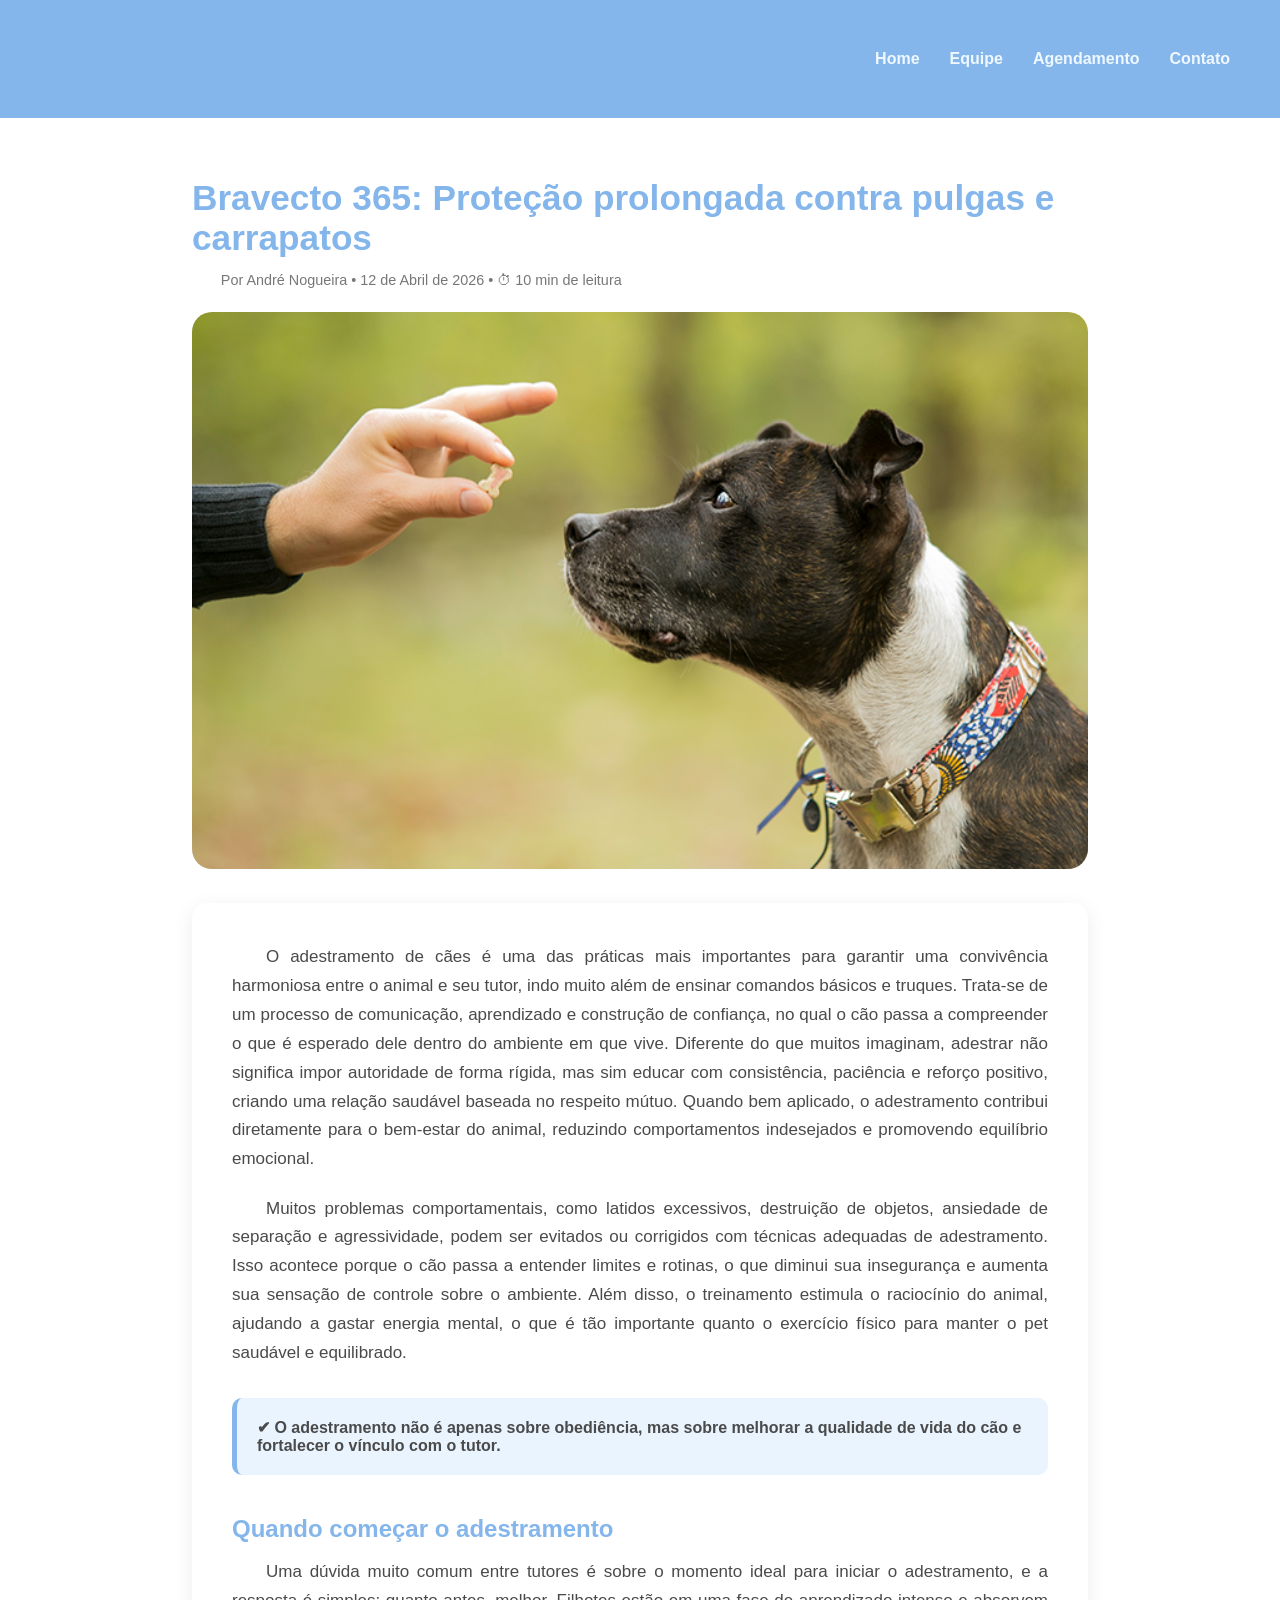
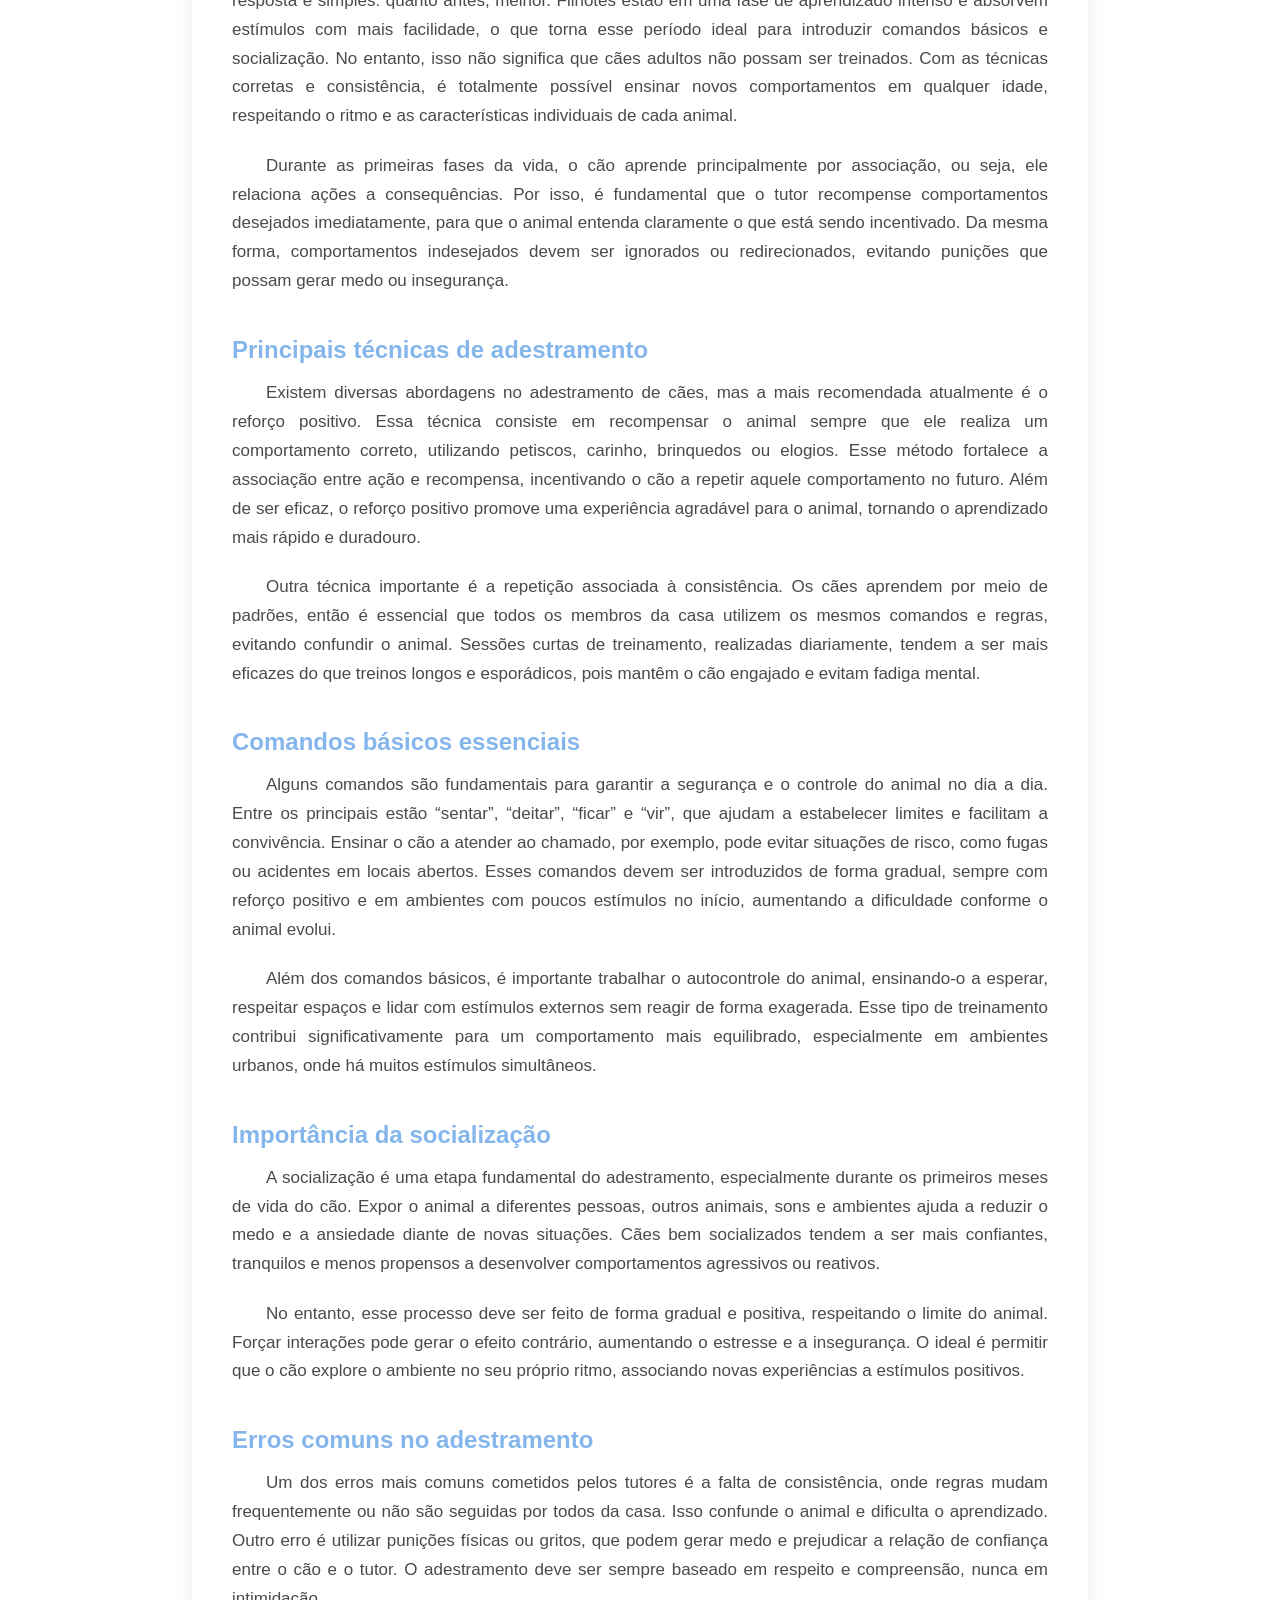
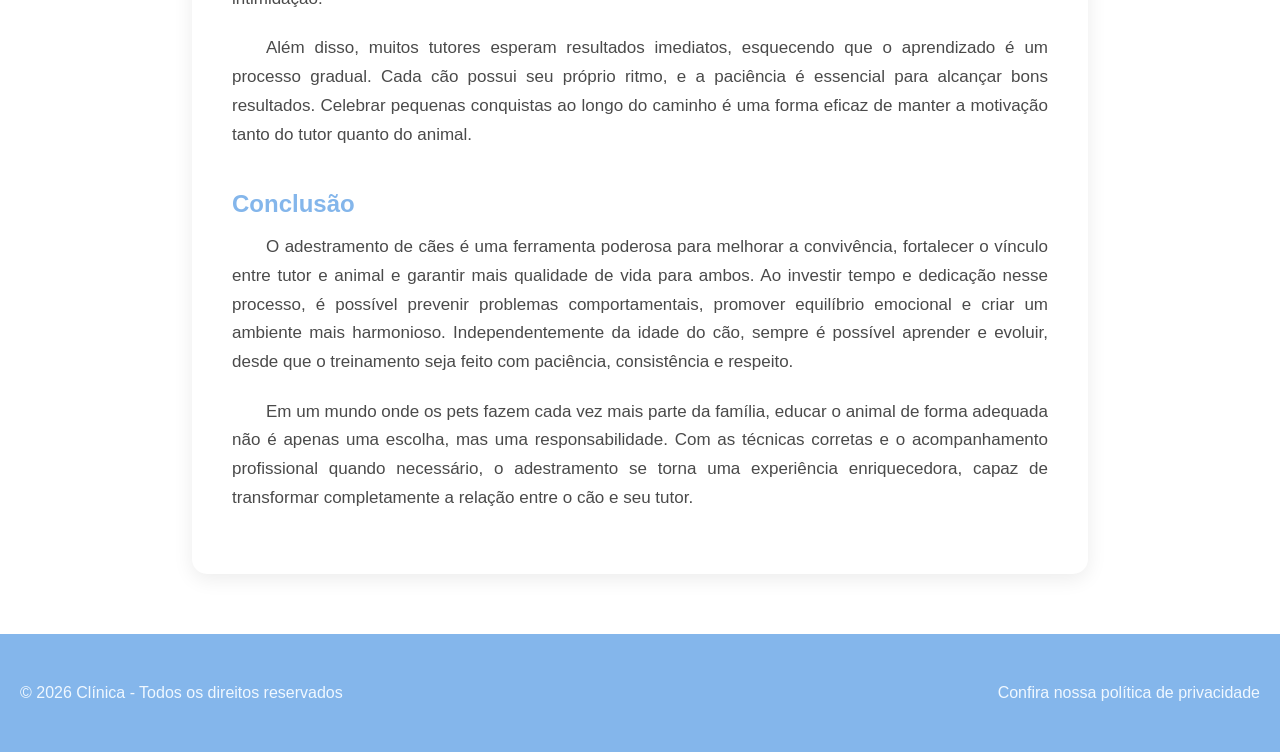
==== adestramento.html @ a47f7115 "Mudanças nos artigos e javascript no formulario" ====
<!DOCTYPE html>
<html lang="pt-br">
<head>
    <meta charset="UTF-8">
    <meta name="viewport" content="width=device-width, initial-scale=1.0">
    <title>Artigo</title>

    <link rel="icon" href="img/favicon.png" type="image/png">
    <link rel="stylesheet" href="style.css">
</head>

<body>

<header>
    <nav>
        <a href="index.html">Home</a>
        <a href="equipe.html">Equipe</a>
        <a href="agendamento.html">Agendamento</a>
        <a href="contatos.html">Contato</a>
    </nav>
</header>

<main class="blog">

    <section class="blog_header">
        <h1>Bravecto 365: Proteção prolongada contra pulgas e carrapatos</h1>
        <p class="blog_meta">Por André Nogueira • 12 de Abril de 2026 • ⏱ 10 min de leitura</p>
        <img src="img/ades.png" alt="adestramento">
    </section>

<section class="blog_content">

    <p>
        O adestramento de cães é uma das práticas mais importantes para garantir uma convivência harmoniosa entre o animal e seu tutor, indo muito além de ensinar comandos básicos e truques. Trata-se de um processo de comunicação, aprendizado e construção de confiança, no qual o cão passa a compreender o que é esperado dele dentro do ambiente em que vive. Diferente do que muitos imaginam, adestrar não significa impor autoridade de forma rígida, mas sim educar com consistência, paciência e reforço positivo, criando uma relação saudável baseada no respeito mútuo. Quando bem aplicado, o adestramento contribui diretamente para o bem-estar do animal, reduzindo comportamentos indesejados e promovendo equilíbrio emocional.
    </p>

    <p>
        Muitos problemas comportamentais, como latidos excessivos, destruição de objetos, ansiedade de separação e agressividade, podem ser evitados ou corrigidos com técnicas adequadas de adestramento. Isso acontece porque o cão passa a entender limites e rotinas, o que diminui sua insegurança e aumenta sua sensação de controle sobre o ambiente. Além disso, o treinamento estimula o raciocínio do animal, ajudando a gastar energia mental, o que é tão importante quanto o exercício físico para manter o pet saudável e equilibrado.
    </p>

    <div class="highlight">
        ✔ O adestramento não é apenas sobre obediência, mas sobre melhorar a qualidade de vida do cão e fortalecer o vínculo com o tutor.
    </div>

    <h2>Quando começar o adestramento</h2>
    <p>
        Uma dúvida muito comum entre tutores é sobre o momento ideal para iniciar o adestramento, e a resposta é simples: quanto antes, melhor. Filhotes estão em uma fase de aprendizado intenso e absorvem estímulos com mais facilidade, o que torna esse período ideal para introduzir comandos básicos e socialização. No entanto, isso não significa que cães adultos não possam ser treinados. Com as técnicas corretas e consistência, é totalmente possível ensinar novos comportamentos em qualquer idade, respeitando o ritmo e as características individuais de cada animal.
    </p>

    <p>
        Durante as primeiras fases da vida, o cão aprende principalmente por associação, ou seja, ele relaciona ações a consequências. Por isso, é fundamental que o tutor recompense comportamentos desejados imediatamente, para que o animal entenda claramente o que está sendo incentivado. Da mesma forma, comportamentos indesejados devem ser ignorados ou redirecionados, evitando punições que possam gerar medo ou insegurança.
    </p>

    <h2>Principais técnicas de adestramento</h2>
    <p>
        Existem diversas abordagens no adestramento de cães, mas a mais recomendada atualmente é o reforço positivo. Essa técnica consiste em recompensar o animal sempre que ele realiza um comportamento correto, utilizando petiscos, carinho, brinquedos ou elogios. Esse método fortalece a associação entre ação e recompensa, incentivando o cão a repetir aquele comportamento no futuro. Além de ser eficaz, o reforço positivo promove uma experiência agradável para o animal, tornando o aprendizado mais rápido e duradouro.
    </p>

    <p>
        Outra técnica importante é a repetição associada à consistência. Os cães aprendem por meio de padrões, então é essencial que todos os membros da casa utilizem os mesmos comandos e regras, evitando confundir o animal. Sessões curtas de treinamento, realizadas diariamente, tendem a ser mais eficazes do que treinos longos e esporádicos, pois mantêm o cão engajado e evitam fadiga mental.
    </p>

    <h2>Comandos básicos essenciais</h2>
    <p>
        Alguns comandos são fundamentais para garantir a segurança e o controle do animal no dia a dia. Entre os principais estão “sentar”, “deitar”, “ficar” e “vir”, que ajudam a estabelecer limites e facilitam a convivência. Ensinar o cão a atender ao chamado, por exemplo, pode evitar situações de risco, como fugas ou acidentes em locais abertos. Esses comandos devem ser introduzidos de forma gradual, sempre com reforço positivo e em ambientes com poucos estímulos no início, aumentando a dificuldade conforme o animal evolui.
    </p>

    <p>
        Além dos comandos básicos, é importante trabalhar o autocontrole do animal, ensinando-o a esperar, respeitar espaços e lidar com estímulos externos sem reagir de forma exagerada. Esse tipo de treinamento contribui significativamente para um comportamento mais equilibrado, especialmente em ambientes urbanos, onde há muitos estímulos simultâneos.
    </p>

    <h2>Importância da socialização</h2>
    <p>
        A socialização é uma etapa fundamental do adestramento, especialmente durante os primeiros meses de vida do cão. Expor o animal a diferentes pessoas, outros animais, sons e ambientes ajuda a reduzir o medo e a ansiedade diante de novas situações. Cães bem socializados tendem a ser mais confiantes, tranquilos e menos propensos a desenvolver comportamentos agressivos ou reativos.
    </p>

    <p>
        No entanto, esse processo deve ser feito de forma gradual e positiva, respeitando o limite do animal. Forçar interações pode gerar o efeito contrário, aumentando o estresse e a insegurança. O ideal é permitir que o cão explore o ambiente no seu próprio ritmo, associando novas experiências a estímulos positivos.
    </p>

    <h2>Erros comuns no adestramento</h2>
    <p>
        Um dos erros mais comuns cometidos pelos tutores é a falta de consistência, onde regras mudam frequentemente ou não são seguidas por todos da casa. Isso confunde o animal e dificulta o aprendizado. Outro erro é utilizar punições físicas ou gritos, que podem gerar medo e prejudicar a relação de confiança entre o cão e o tutor. O adestramento deve ser sempre baseado em respeito e compreensão, nunca em intimidação.
    </p>

    <p>
        Além disso, muitos tutores esperam resultados imediatos, esquecendo que o aprendizado é um processo gradual. Cada cão possui seu próprio ritmo, e a paciência é essencial para alcançar bons resultados. Celebrar pequenas conquistas ao longo do caminho é uma forma eficaz de manter a motivação tanto do tutor quanto do animal.
    </p>

    <h2>Conclusão</h2>
    <p>
        O adestramento de cães é uma ferramenta poderosa para melhorar a convivência, fortalecer o vínculo entre tutor e animal e garantir mais qualidade de vida para ambos. Ao investir tempo e dedicação nesse processo, é possível prevenir problemas comportamentais, promover equilíbrio emocional e criar um ambiente mais harmonioso. Independentemente da idade do cão, sempre é possível aprender e evoluir, desde que o treinamento seja feito com paciência, consistência e respeito.
    </p>

    <p>
        Em um mundo onde os pets fazem cada vez mais parte da família, educar o animal de forma adequada não é apenas uma escolha, mas uma responsabilidade. Com as técnicas corretas e o acompanhamento profissional quando necessário, o adestramento se torna uma experiência enriquecedora, capaz de transformar completamente a relação entre o cão e seu tutor.
    </p>

</section>

</main>

<div class="footer">
    <p>© 2026 Clínica - Todos os direitos reservados</p>
    <a href="privacidade.html"><p>Confira nossa política de privacidade</p></a>
</div>

</body>
</html>
---- style.css ----
* {
    margin: 0;
    padding: 0;
    box-sizing: border-box;
    font-family: Arial, Helvetica, sans-serif;
}

* {
    font-family: 'Quicksand', sans-serif;
}

body {
    -webkit-font-smoothing: antialiased;
    color: #4a4a4a; 
}

html, body {
    height: 100%;
}

body {
    display: flex;
    flex-direction: column;
}

header {
    background-color: #84B6EB;
    padding: 50px;
}

nav {
    display: flex;
    justify-content: right;
    gap: 30px;
}

nav a {
    text-decoration: none;
    color: #f0f8ff;
    font-weight: bold;
}

.main_foto {
    width: 80%;
    height: 50%;
    margin: 70px auto;
}

.main_foto img {
    width: 100%;
    height: 100%;
    object-fit: cover;
    border-radius: 50px;
}

.titulos{
    display: flex;
    justify-content: center;
    
}

.titulos h1{
    color: #84B6EB;
}

.especialidades {
    width: 70%;
    margin: 50px auto;
    
    display: grid;
    grid-template-columns: repeat(4, 1fr);
    gap: 25px;
}

.especialidades a {
    grid-column: 1 / -1;
    display: flex;
    justify-content: center;
    text-decoration: none;
}

.card {
   background-color: #daecff;
    width: 220px;         
    height: 280px;     
    border-radius: 15px;
    display: flex;
    flex-direction: column;
    align-items: center;
    justify-content: flex-start;
    overflow: hidden;    
    box-shadow: 0 5px 15px rgba(0,0,0,0.1);
    padding: 0;     
    
    transition: all 0.4s ease;
}

.card:hover {
    transform: scale(1.10); 
    box-shadow: 0 15px 30px rgba(0,0,0,0.2); 
    cursor: pointer; 
}

.card img {
    width: 100%;          
    height: 200px;      
    object-fit: cover;   
    margin-bottom: 0;
}

.card p {
    color: #5b98da;
    font-weight: bold;
    text-align: center;
    padding: 25px;        
    margin: 0;
}

.card:hover {
    transform: translateY(-5px);
    box-shadow: 0 10px 25px rgba(0,0,0,0.15);
    cursor: pointer;
}

.especialidades button{
    padding: 12px 25px;
    border-radius: 12px;
    border: none;
    background-color: #84B6EB;
    color: white;
    cursor: pointer;
    font-size: 16px;
}

.blogs {
    width: 60%;
    margin: 80px auto;
    text-align: center;
}

.blogs a{
    text-decoration: none;
}

.blogs h1 {
    color: #84B6EB;
    margin-bottom: 40px;
}


.blog_container {
    display: flex;
    justify-content: space-between;
    gap: 30px;
}


.blog_card {
    width: 30%;
    text-align: center;
}


.blog_card img {
    width: 100%;
    aspect-ratio: 16/9; 
    object-fit: cover;   
    border-radius: 15px;
    margin-bottom: 15px;
}


.blog_card h3 {
    color: #84B6EB;
    font-size: 18px;
    margin-bottom: 10px;
}


.blog_card p {
    color: #777;
    font-size: 14px;
}

.vets {
    display: flex;
    justify-content: center;
    align-items: flex-start; 
    gap: 40px;
    margin: 40px;
    flex-wrap: wrap; 
}

.vet {
    text-align: center;
    flex: 1;           
    max-width: 300px;  
    min-width: 250px;  
}

.vet img {
    width: 150px;
    height: 150px;
    object-fit: cover;
    border-radius: 50%;
    border: 3px solid #84B6EB;
}

.vet p {
    margin-top: 15px;
    font-family: 'Quicksand', sans-serif; 
    text-align: justify;     
    font-style: italic;      
    font-weight: normal;    
    line-height: 1.5;
}

.vet strong {
    display: block;
    margin-bottom: 5px;
    font-weight: bold;
    color: #84B6EB;
}

.form-container {
    max-width: 1000px;
    margin: 40px auto;
    background: rgb(229, 238, 255);
    padding: 30px;
    border-radius: 10px;
    box-shadow: 0 0 10px rgba(0,0,0,0.1);
    /* Adicione isso se não tiver: */
    width: 90%; 
}

.form-container h2 {
    text-align: center;
    margin-bottom: 15px;
}

.form-container input,
.form-container select {
    width: 100%;
    padding: 10px;
    margin-bottom: 10px;
    border: 1px solid #ccc;
    border-radius: 5px;
}

.form-container button {
    margin-top: 50px;
    padding: 10px;
    width: 100%;
    padding: 10px;
    border: none;
    background-color: #84B6EB;
    color: white;
    font-weight: bold;
    cursor: pointer;
    border-radius: 5px;
}

.form-container button:hover {
    background-color: #84B6EB;
}

.testemunhos {
    background-color: #84B6EB;
    padding: 80px 20px;
    text-align: center;
    color: white;
}

.texto-depoimento {
    text-align: justify;      
    text-justify: inter-word; 
    line-height: 1.6;         
    margin: 15px 0;          
    color: #444;             
}

.carousel {
    position: relative;
    overflow: hidden;
    width: 80%;
    margin: 40px auto;
}

.slides {
    display: flex;
    transition: 0.5s;
}

.slide {
    min-width: 100%;
    display: flex;
    align-items: center;
    gap: 40px;
}

.slide img {
    width: 250px;
    height: 250px;            
    object-fit: cover;       
    border-radius: 15px;
    border: 3px solid white;
}

.slide p {
    max-width: 500px;
    text-align: justify;      
    text-justify: inter-word; 
    line-height: 1.6;        
    color: white;            
    font-size: 1.1rem;
    font-style: italic;
}

.prev, .next {
    position: absolute;
    top: 50%;
    transform: translateY(-50%);
    background: white;
    border: none;
    padding: 10px;
    cursor: pointer;
}

.prev { left: 10px; }
.next { right: 10px; }

.footer {
    margin-top: auto;
    background-color: #84B6EB;
    width: 100%;
    min-height: auto;
    display: flex;
    justify-content: space-between;
    align-items: center;
    padding: 50px 20px;
}

.footer p{
    color: #f0f8ff;
}

.footer a{
    text-decoration: none;
}

main p {
    text-indent: 2em; /* Espaça o começo da primeira linha do parágrafo */
    margin-bottom: 1.2em; /* Espaço entre parágrafos */
    line-height: 1.7; /* Facilita a leitura */
}

.pre_agendamento {
    background-color: #f9f9f9;
    padding: 40px 20px;
    text-align: center;
}

.form_container {
    max-width: 600px;
    margin: 0 auto;
    background: white;
    padding: 20px;
    border-radius: 10px;
    box-shadow: 0 4px 8px rgba(0,0,0,0.1);
}

.pre_agendamento form {
    display: flex;
    flex-direction: column;
    gap: 15px;
    margin-top: 20px;
}

.pre_agendamento input, .pre_agendamento select {
    padding: 12px;
    border: 1px solid #ddd;
    border-radius: 5px;
    font-size: 16px;
}

.pre_agendamento button {
    padding: 15px;
    background-color: #2ecc71; 
    color: white;
    border: none;
    border-radius: 5px;
    cursor: pointer;
    font-weight: bold;
}

.flex_container {
    display: flex;
    gap: 30px; 
    align-items: stretch; 
}

.coluna_esquerda {
    flex: 1.5;
}

.coluna_direita {
    flex: 1;
    display: flex;
    flex-direction: column;
    align-items: center; 
}

.coluna_direita p {
    text-align: center;   
    width: 100%;         
    margin-bottom: 20px;  
    font-weight: bold;    
    display: block;       
}

.pet_selector_horizontal {
    display: flex;
    flex-direction: row;
    gap: 15px;
    height: 100%;
}

.pet_option {
    flex: 1; 
}

.pet_card {
    height: 100%;       
    min-height: 250px; 
    width: 100%;
    position: relative; 
    overflow: hidden;   
    border-radius: 12px;
    border: 2px solid #ddd;
    display: flex;
    flex-direction: column;
}

.pet_card img {
    width: 100%;       
    height: 100%;       
    object-fit: cover;  
    display: block;
}

.pet_card span {
    position: absolute;
    bottom: 10px;     
    background: rgba(255, 255, 255, 0.8);
    width: 100%;
    text-align: center;
    padding: 5px 0;
    font-weight: bold;
}

.pet_option input:checked + .pet_card {
    border-color: #2ecc71;
    background-color: #f0fff4;
}

/* artigos */

.blog {
    width: 70%;
    margin: 60px auto;
}

.blog_header h1 {
    font-size: 2.2rem;
    color: #84B6EB;
    margin-bottom: 10px;
}

.blog_meta {
    color: #777;
    margin-bottom: 20px;
    font-size: 0.9rem;
}

.blog_header img {
    width: 100%;
    border-radius: 20px;
    margin-bottom: 30px;
}

.blog_content {
    background: white;
    padding: 40px;
    border-radius: 15px;
    box-shadow: 0 5px 20px rgba(0,0,0,0.08);
}

.blog_content h2 {
    margin: 40px 0 15px;
    color: #84B6EB;
}

.blog_content p {
    font-size: 17px;
    text-align: justify;
}

.highlight {
    background: #eaf4ff;
    border-left: 5px solid #84B6EB;
    padding: 20px;
    border-radius: 10px;
    margin: 30px 0;
    font-weight: bold;
}
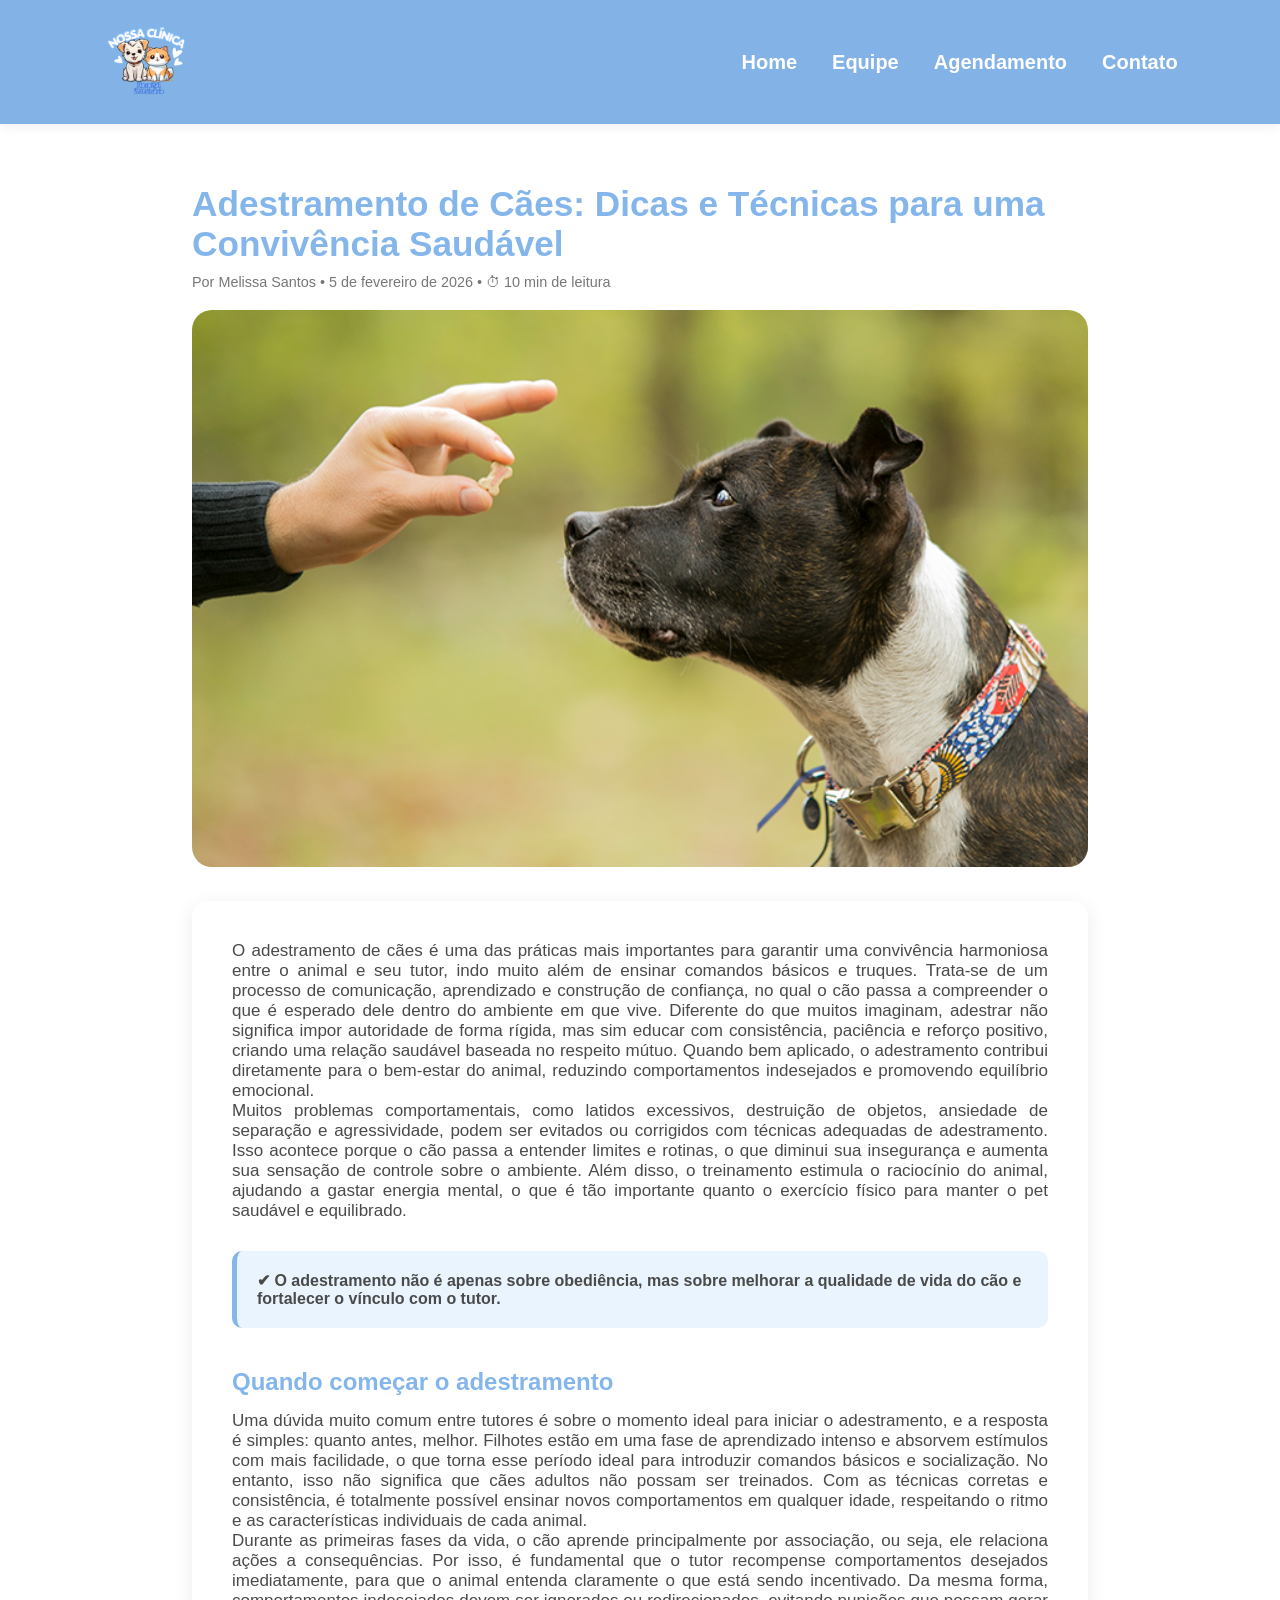
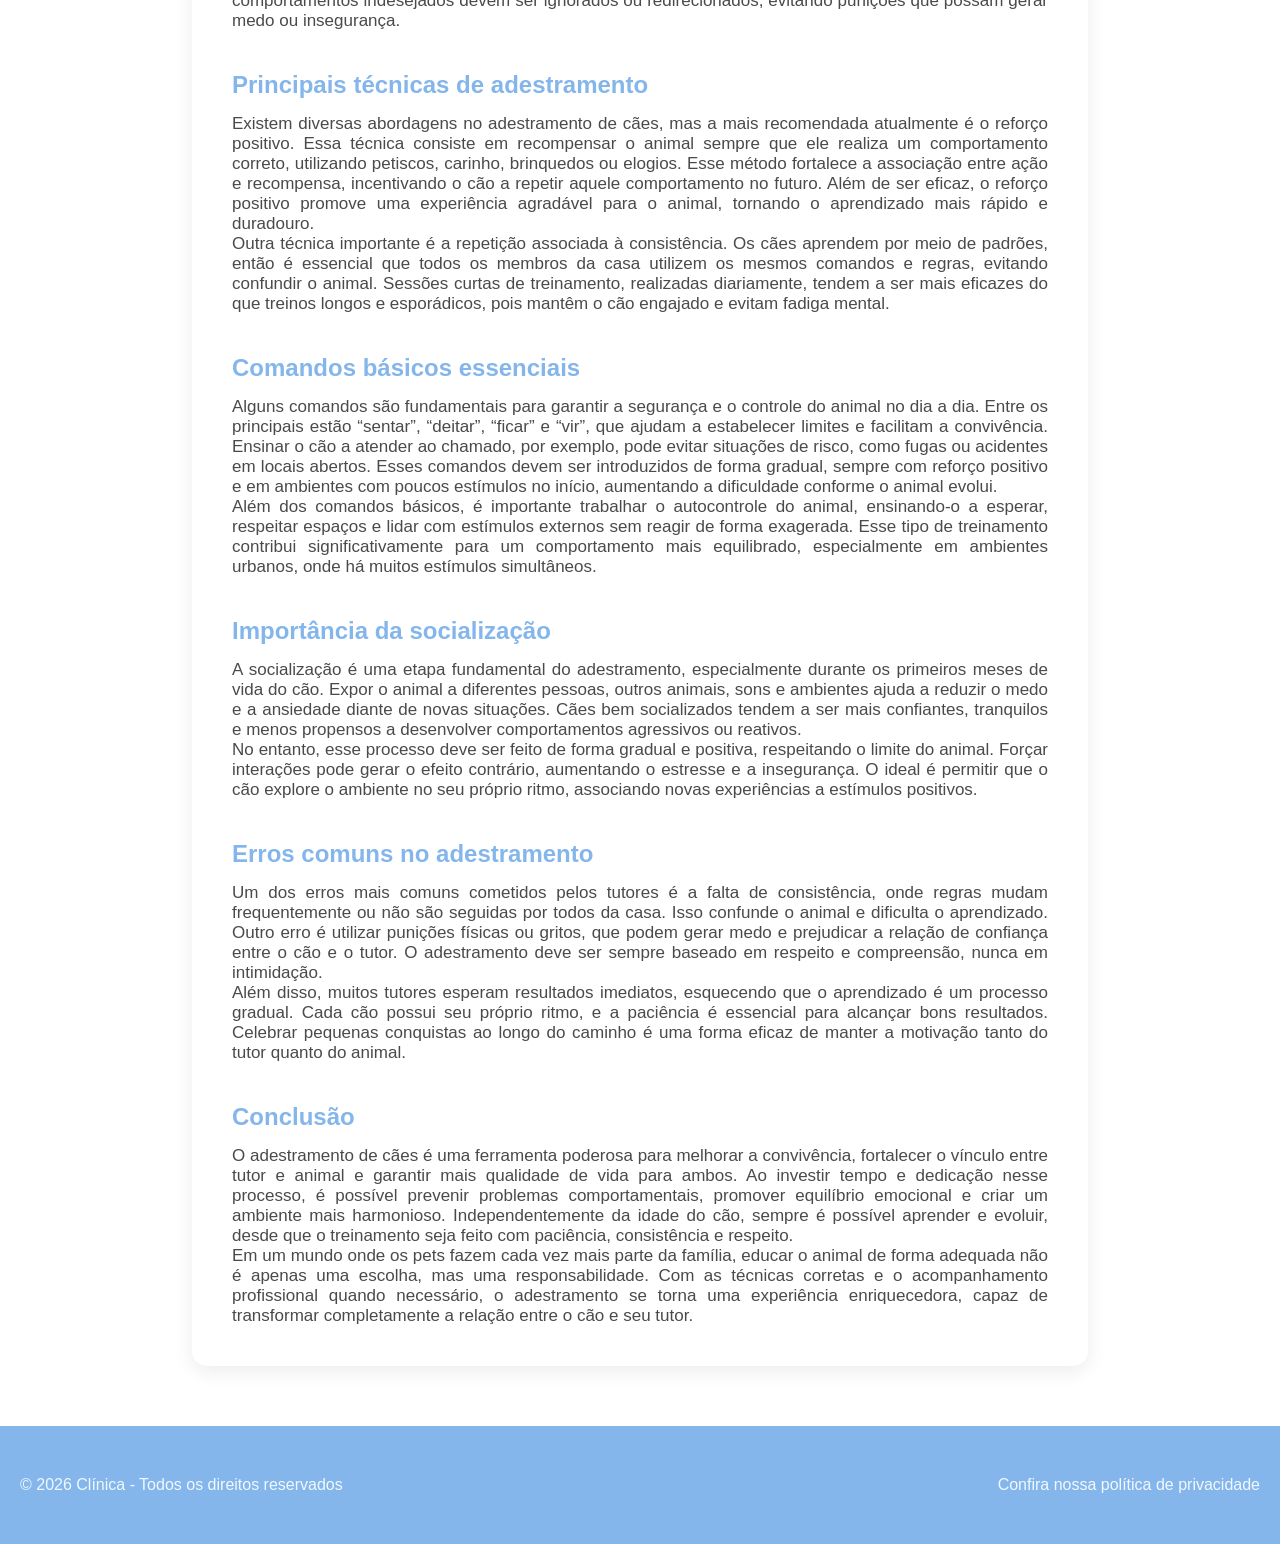
==== commit 5abbc12b: "Correções de UI e junção dos branches" ====
--- a/adestramento.html
+++ b/adestramento.html
@@ -1,17 +1,18 @@
 <!DOCTYPE html>
 <html lang="pt-br">
 <head>
-    <meta charset="UTF-8">
-    <meta name="viewport" content="width=device-width, initial-scale=1.0">
-    <title>Artigo</title>
+<meta charset="UTF-8">
+<meta name="viewport" content="width=device-width, initial-scale=1.0">
 
-    <link rel="icon" href="img/favicon.png" type="image/png">
-    <link rel="stylesheet" href="style.css">
+<title>Nossa Clínica - Hospital Veterinário</title>
+<link rel="icon" href="img/favicon.png" type="image/png">
+<link rel="stylesheet" href="style.css">
 </head>
 
-<body>
-
 <header>
+    <a href="index.html" class="logo">
+        <img src="img/Logo_Pet_shop_roxo-removebg-preview.png" alt="Logo BlueVet">
+    </a>
     <nav>
         <a href="index.html">Home</a>
         <a href="equipe.html">Equipe</a>
@@ -20,11 +21,13 @@
     </nav>
 </header>
 
+<body>
+
 <main class="blog">
 
     <section class="blog_header">
-        <h1>Bravecto 365: Proteção prolongada contra pulgas e carrapatos</h1>
-        <p class="blog_meta">Por André Nogueira • 12 de Abril de 2026 • ⏱ 10 min de leitura</p>
+        <h1>Adestramento de Cães: Dicas e Técnicas para uma Convivência Saudável</h1>
+        <p class="blog_meta">Por Melissa Santos • 5 de fevereiro de 2026 • ⏱ 10 min de leitura</p>
         <img src="img/ades.png" alt="adestramento">
     </section>
 
--- a/style.css
+++ b/style.css
@@ -12,7 +12,7 @@
 
 body {
     -webkit-font-smoothing: antialiased;
-    color: #4a4a4a; 
+    color: #4a4a4a;
 }
 
 html, body {
@@ -25,33 +25,81 @@
 }
 
 header {
-    background-color: #84B6EB;
-    padding: 50px;
-}
+    background-color: #5396ddb9;
+    padding: 15px 8%;
+    display: flex;
+    justify-content: space-between; 
+    align-items: center;
+    position: sticky;
+    top: 0;
+    z-index: 1000;
+    box-shadow: 0 4px 10px rgba(0,0,0,0.05);
+}
+
+.logo img {
+    height: 90px;
+    width: auto;
+    transition: all 0.4s ease;
+}
+
+.logo img:hover {
+    transform: scale(1.2); 
+    filter: drop-shadow(0 0 8px rgba(255, 255, 255, 0.5)); 
+}
+
 
 nav {
     display: flex;
-    justify-content: right;
-    gap: 30px;
+    gap: 35px;
 }
 
 nav a {
     text-decoration: none;
-    color: #f0f8ff;
-    font-weight: bold;
-}
-
-.main_foto {
-    width: 80%;
-    height: 50%;
-    margin: 70px auto;
-}
-
-.main_foto img {
-    width: 100%;
-    height: 100%;
-    object-fit: cover;
-    border-radius: 50px;
+    color: #FFFFFF;   
+    font-weight: 600;
+    font-size: 1.25rem;
+    position: relative; 
+    padding: 8px 0;
+    transition: color 0.3s ease;
+}
+
+nav a::after {
+    content: '';
+    position: absolute;
+    width: 0;          
+    height: 2px;        
+    bottom: 0;
+    left: 0;
+    background-color: #FFFFFF; 
+    transition: width 0.3s ease; 
+}
+
+nav a:hover::after {
+    width: 100%;        
+}
+
+
+.bg_fixed_hero {
+    background-image: linear-gradient(rgba(0, 0, 0, 0.4), rgba(0, 0, 0, 0.4)), url('img/dogcat.jpg');
+    background-size: cover;
+    background-position: center;
+    background-attachment: fixed; 
+    min-height: 100vh; 
+    display: flex;
+    justify-content: center;
+    align-items: flex-start;
+    padding: 150px 20px 100px 20px;
+}
+
+
+.container_sobreposto {
+    background: white;
+    width: 100%;
+    max-width: 1200px;
+    padding: 60px 40px;
+    border-radius: 30px;
+    box-shadow: 0 25px 50px rgba(0,0,0,0.3);
+    margin-top: 20px;
 }
 
 .titulos{
@@ -64,13 +112,18 @@
     color: #84B6EB;
 }
 
+/* Estilo para os cards de serviços */
+
 .especialidades {
-    width: 70%;
-    margin: 50px auto;
+width: 100%;            
+    max-width: 1000px;      
+    margin: 40px auto;     
     
     display: grid;
-    grid-template-columns: repeat(4, 1fr);
-    gap: 25px;
+    grid-template-columns: repeat(auto-fit, minmax(220px, 1fr)); 
+    gap: 30px;              
+    justify-items: center;  
+    justify-content: center;
 }
 
 .especialidades a {
@@ -81,7 +134,7 @@
 }
 
 .card {
-   background-color: #daecff;
+    background-color: #daecff;
     width: 220px;         
     height: 280px;     
     border-radius: 15px;
@@ -123,15 +176,7 @@
     cursor: pointer;
 }
 
-.especialidades button{
-    padding: 12px 25px;
-    border-radius: 12px;
-    border: none;
-    background-color: #84B6EB;
-    color: white;
-    cursor: pointer;
-    font-size: 16px;
-}
+/* Blog */
 
 .blogs {
     width: 60%;
@@ -182,6 +227,8 @@
     color: #777;
     font-size: 14px;
 }
+
+/* Perfil dos veterinarios */
 
 .vets {
     display: flex;
@@ -223,6 +270,43 @@
     color: #84B6EB;
 }
 
+.vets {
+    display: flex;
+    justify-content: center;
+    gap: 30px;
+    flex-wrap: wrap;
+    padding: 20px 0;
+}
+
+.vet {
+    background-color: #f8faff; 
+    padding: 20px;
+    border-radius: 20px;
+    border: 1px solid #eef2f7;
+}
+
+.sobre_nos {
+    text-align: center;
+    max-width: 800px;
+    margin: 0 auto 40px auto;
+}
+
+.sobre_nos p {
+    font-size: 1.2rem;
+    line-height: 1.8;
+    color: #666;
+}
+
+.divisor {
+    border: 0;
+    height: 1px;
+    background-image: linear-gradient(to right, rgba(0, 0, 0, 0), rgba(132, 182, 235, 0.5), rgba(0, 0, 0, 0));
+    margin: 40px 0;
+}
+
+
+/* Formulário de Agendamento */
+
 .form-container {
     max-width: 1000px;
     margin: 40px auto;
@@ -230,7 +314,7 @@
     padding: 30px;
     border-radius: 10px;
     box-shadow: 0 0 10px rgba(0,0,0,0.1);
-    /* Adicione isso se não tiver: */
+
     width: 90%; 
 }
 
@@ -264,6 +348,37 @@
 .form-container button:hover {
     background-color: #84B6EB;
 }
+
+.select_custom {
+    width: 100%;
+    padding: 12px;
+    margin-bottom: 15px;
+    border: 2px solid #daecff;
+    border-radius: 10px;
+    background-color: white;
+    color: #4a4a4a; 
+    font-size: 16px;
+    cursor: pointer;
+    outline: none;
+    transition: all 0.3s ease;
+}
+
+.select_custom:focus {
+    border-color: #84B6EB;
+    box-shadow: 0 0 8px rgba(132, 182, 235, 0.2);
+}
+
+.select_custom option {
+    background-color: white; 
+    color: #4a4a4a;          
+    padding: 10px;
+}
+
+.select_custom option:first-child {
+    color: #999;
+}
+
+/* Testemunhos / carrosel */
 
 .testemunhos {
     background-color: #84B6EB;
@@ -330,6 +445,8 @@
 .prev { left: 10px; }
 .next { right: 10px; }
 
+/* Footer */
+
 .footer {
     margin-top: auto;
     background-color: #84B6EB;
@@ -349,11 +466,7 @@
     text-decoration: none;
 }
 
-main p {
-    text-indent: 2em; /* Espaça o começo da primeira linha do parágrafo */
-    margin-bottom: 1.2em; /* Espaço entre parágrafos */
-    line-height: 1.7; /* Facilita a leitura */
-}
+/* Pre-Agendamento */
 
 .pre_agendamento {
     background-color: #f9f9f9;
@@ -413,7 +526,7 @@
 
 .coluna_direita p {
     text-align: center;   
-    width: 100%;         
+    width: 100%;          
     margin-bottom: 20px;  
     font-weight: bold;    
     display: block;       
@@ -429,6 +542,8 @@
 .pet_option {
     flex: 1; 
 }
+
+/* Estilo para os cards de pets */
 
 .pet_card {
     height: 100%;       
@@ -445,13 +560,13 @@
 .pet_card img {
     width: 100%;       
     height: 100%;       
-    object-fit: cover;  
+    object-fit: cover; 
     display: block;
 }
 
 .pet_card span {
-    position: absolute;
-    bottom: 10px;     
+    position: absolute; 
+    bottom: 10px;       
     background: rgba(255, 255, 255, 0.8);
     width: 100%;
     text-align: center;
@@ -513,4 +628,4 @@
     border-radius: 10px;
     margin: 30px 0;
     font-weight: bold;
-}+}
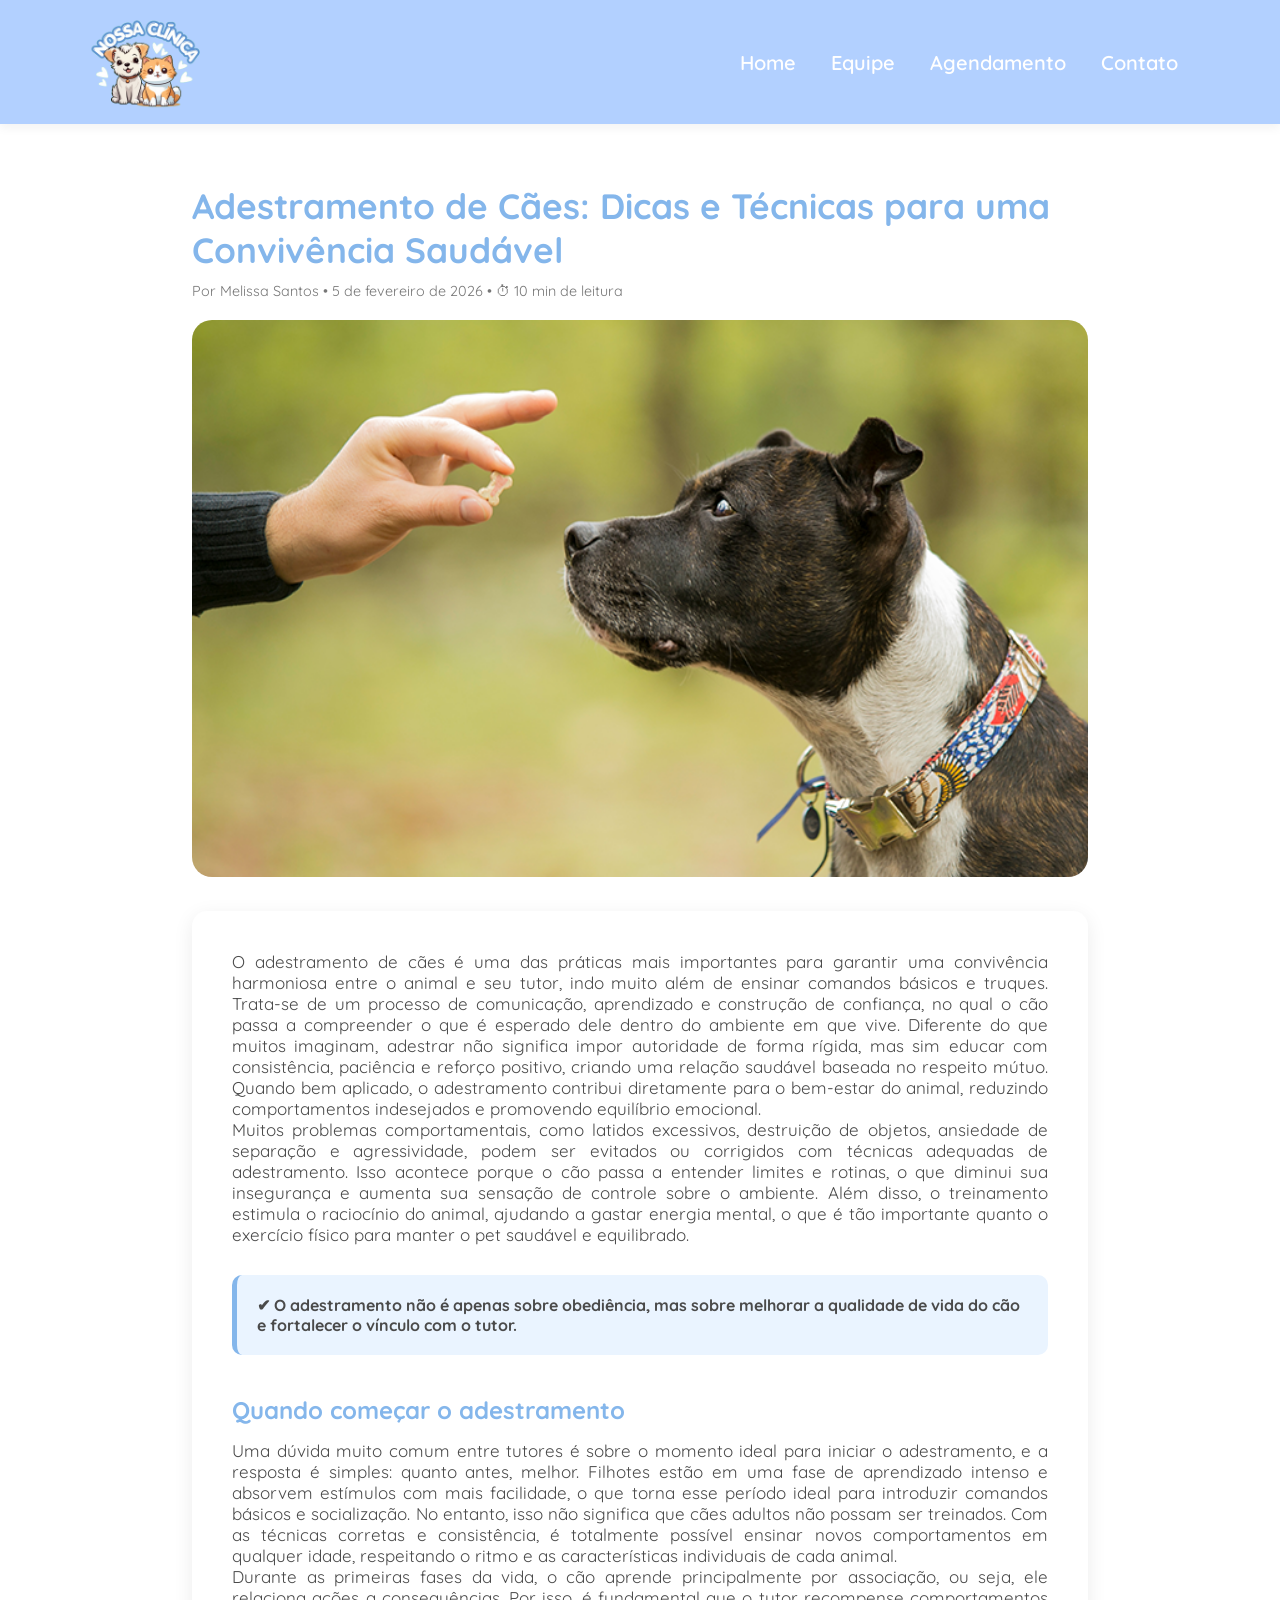
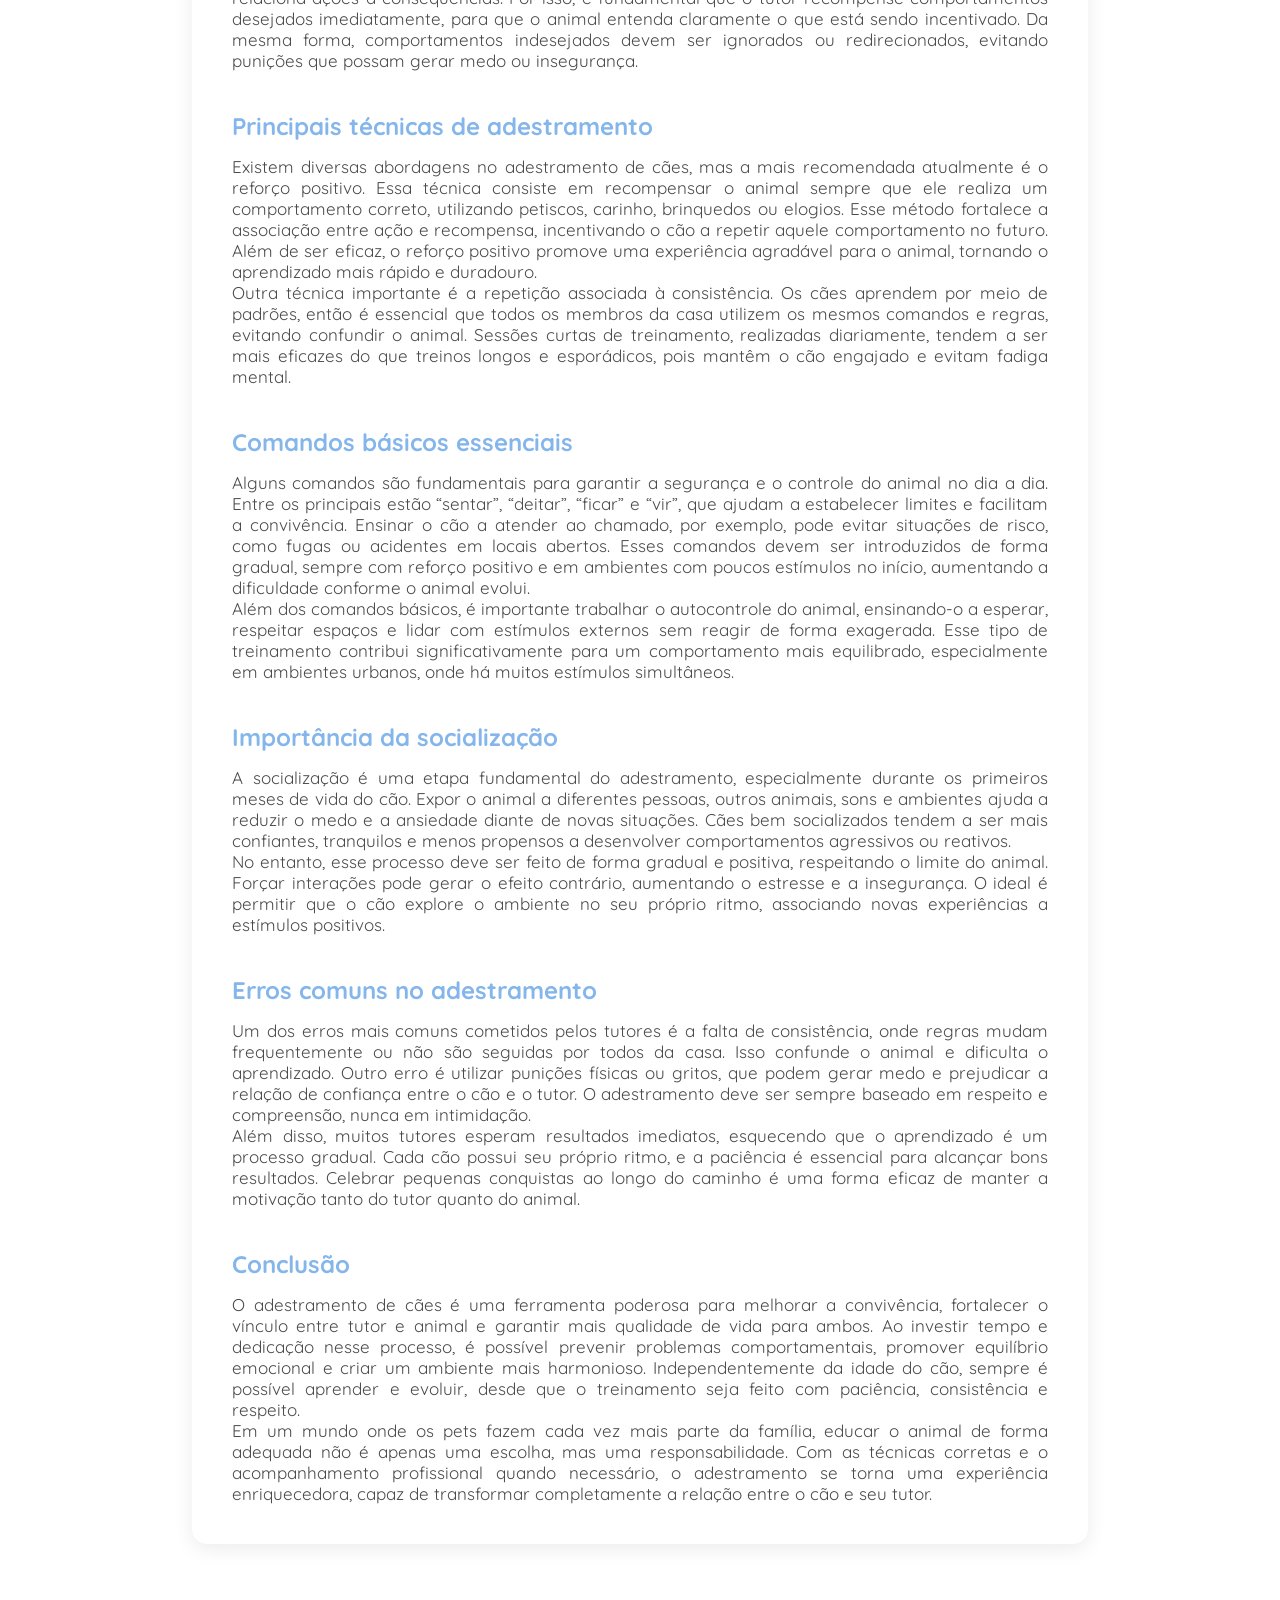
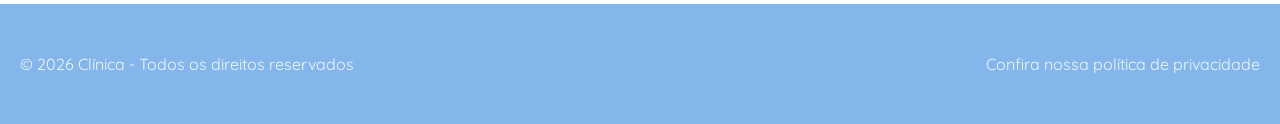
==== commit a91da21d: "Últimos detalhes..." ====
--- a/adestramento.html
+++ b/adestramento.html
@@ -6,12 +6,15 @@
 
 <title>Nossa Clínica - Hospital Veterinário</title>
 <link rel="icon" href="img/favicon.png" type="image/png">
+<link rel="preconnect" href="https://fonts.googleapis.com">
+<link rel="preconnect" href="https://fonts.gstatic.com" crossorigin>
+<link href="https://fonts.googleapis.com/css2?family=Quicksand:wght@300..700&display=swap" rel="stylesheet">
 <link rel="stylesheet" href="style.css">
 </head>
 
 <header>
     <a href="index.html" class="logo">
-        <img src="img/Logo_Pet_shop_roxo-removebg-preview.png" alt="Logo BlueVet">
+        <img src="img/logopet2.png" alt="Logo BlueVet">
     </a>
     <nav>
         <a href="index.html">Home</a>
--- a/style.css
+++ b/style.css
@@ -3,11 +3,7 @@
     margin: 0;
     padding: 0;
     box-sizing: border-box;
-    font-family: Arial, Helvetica, sans-serif;
-}
-
-* {
-    font-family: 'Quicksand', sans-serif;
+     font-family: 'Quicksand', sans-serif;
 }
 
 body {
@@ -25,7 +21,7 @@
 }
 
 header {
-    background-color: #5396ddb9;
+    background-color: #9ac2ffc2;
     padding: 15px 8%;
     display: flex;
     justify-content: space-between; 
@@ -40,13 +36,15 @@
     height: 90px;
     width: auto;
     transition: all 0.4s ease;
+    
+    transform: scale(1.3); 
+    transform-origin: center; 
 }
 
 .logo img:hover {
-    transform: scale(1.2); 
+    transform: scale(1.5);
     filter: drop-shadow(0 0 8px rgba(255, 255, 255, 0.5)); 
 }
-
 
 nav {
     display: flex;
@@ -55,7 +53,7 @@
 
 nav a {
     text-decoration: none;
-    color: #FFFFFF;   
+    color: #ffffff;   
     font-weight: 600;
     font-size: 1.25rem;
     position: relative; 
@@ -77,7 +75,6 @@
 nav a:hover::after {
     width: 100%;        
 }
-
 
 .bg_fixed_hero {
     background-image: linear-gradient(rgba(0, 0, 0, 0.4), rgba(0, 0, 0, 0.4)), url('img/dogcat.jpg');
@@ -307,10 +304,21 @@
 
 /* Formulário de Agendamento */
 
+.body-agendamento {
+    background-image: linear-gradient(rgba(0, 0, 0, 0.4), rgba(0, 0, 0, 0.4)), url('img/dogrunb.jpg');
+    background-size: cover;
+    background-position: center;
+    background-attachment: fixed;
+    background-repeat: no-repeat;
+    min-height: 100vh;
+}
+
 .form-container {
+    position: relative; /* Mantém ele na camada de cima */
+    z-index: 1;
     max-width: 1000px;
     margin: 40px auto;
-    background: rgb(229, 238, 255);
+    background: rgb(255, 255, 255);
     padding: 30px;
     border-radius: 10px;
     box-shadow: 0 0 10px rgba(0,0,0,0.1);
@@ -338,7 +346,7 @@
     width: 100%;
     padding: 10px;
     border: none;
-    background-color: #84B6EB;
+    background-color: #2ecc71;
     color: white;
     font-weight: bold;
     cursor: pointer;
@@ -346,7 +354,7 @@
 }
 
 .form-container button:hover {
-    background-color: #84B6EB;
+    background-color: #2ecc71;
 }
 
 .select_custom {
@@ -629,3 +637,41 @@
     margin: 30px 0;
     font-weight: bold;
 }
+
+/* Contatos */
+
+.formulario_vertical {
+    display: flex;
+    flex-direction: column; 
+    gap: 15px;
+}
+
+.formulario_vertical textarea {
+    width: 100%;
+    padding: 12px;
+    border: 1px solid #ccc;
+    border-radius: 5px;
+    font-family: 'Quicksand', sans-serif; 
+    resize: vertical;
+    min-height: 100px;
+}
+
+.formulario_vertical input,
+.formulario_vertical select,
+.formulario_vertical textarea {
+    box-sizing: border-box; 
+}
+
+/* Ícones de navegação */
+
+nav a i {
+    margin-left: 5px; 
+    font-size: 0.9em;
+    transition: color 0.3s ease; 
+    color: #84B6EB; 
+}
+
+nav a:hover, 
+nav a:hover i {
+    color: white !important;
+}
